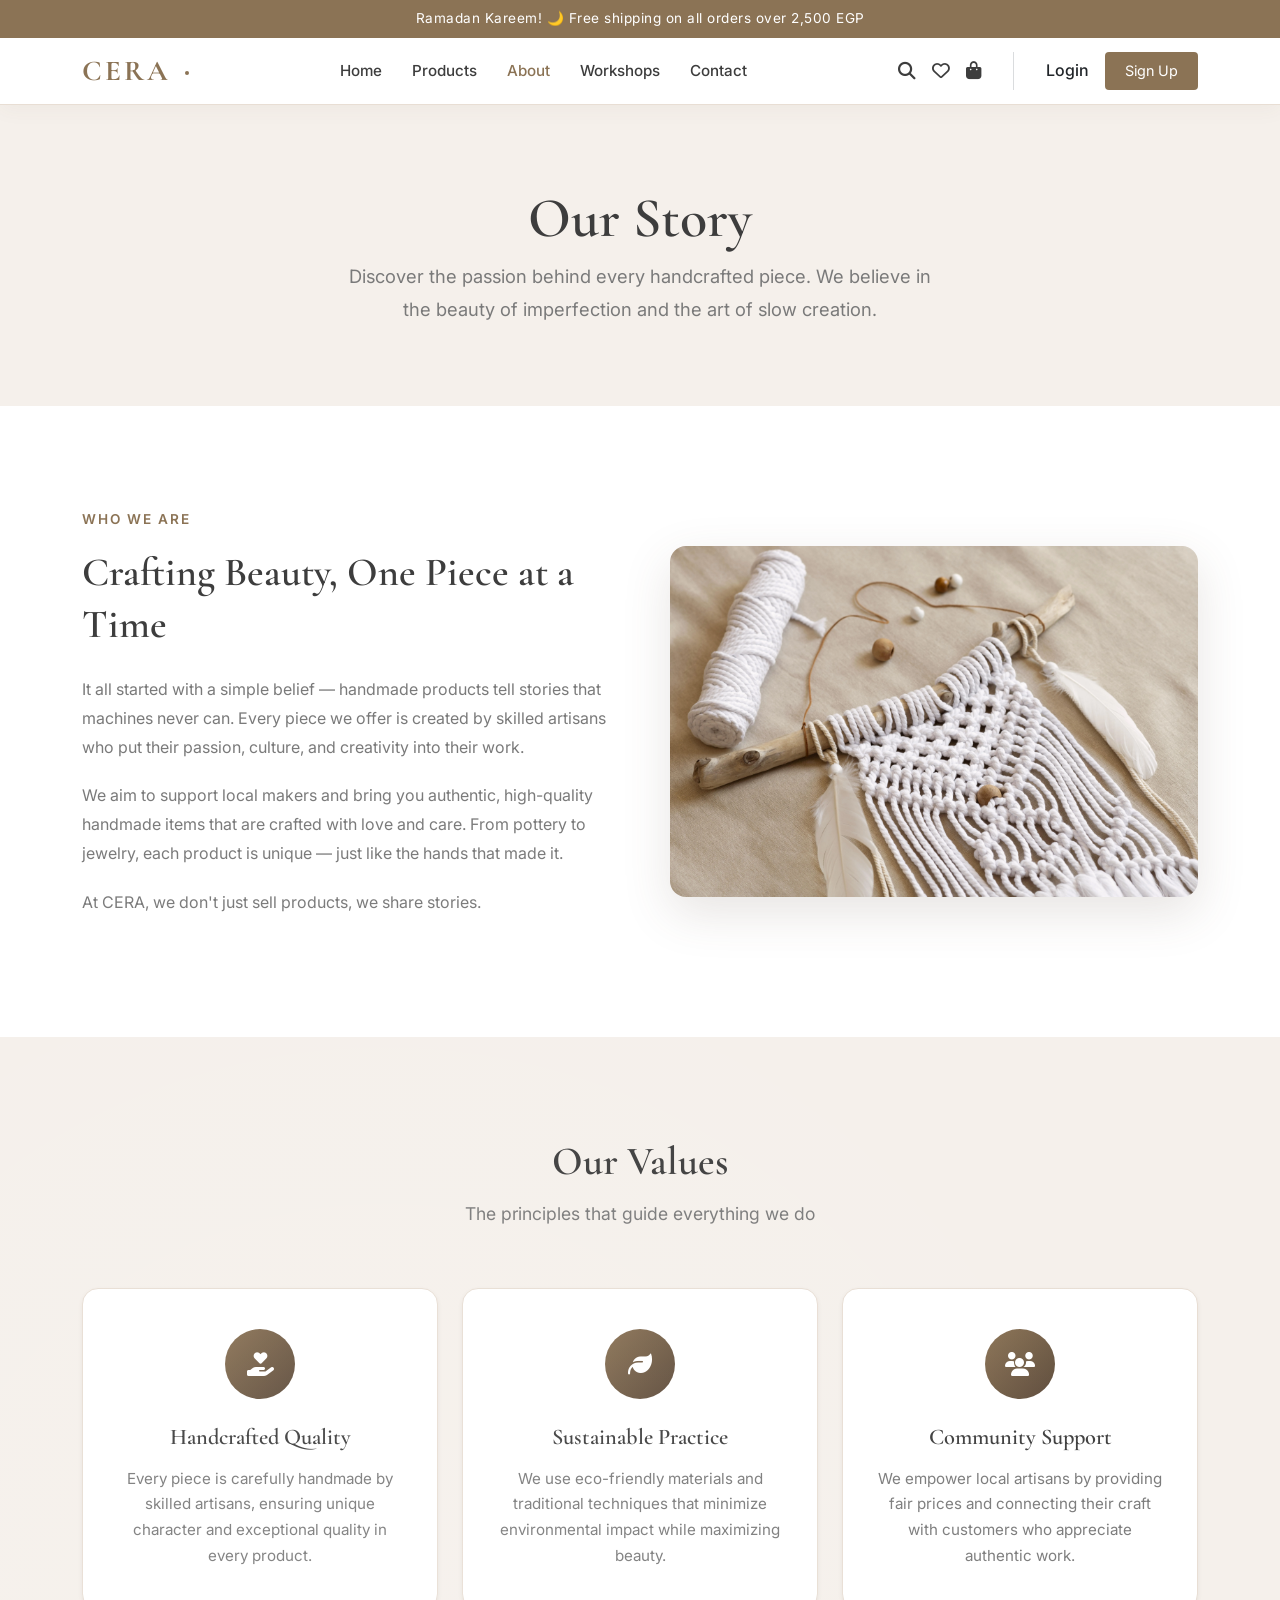
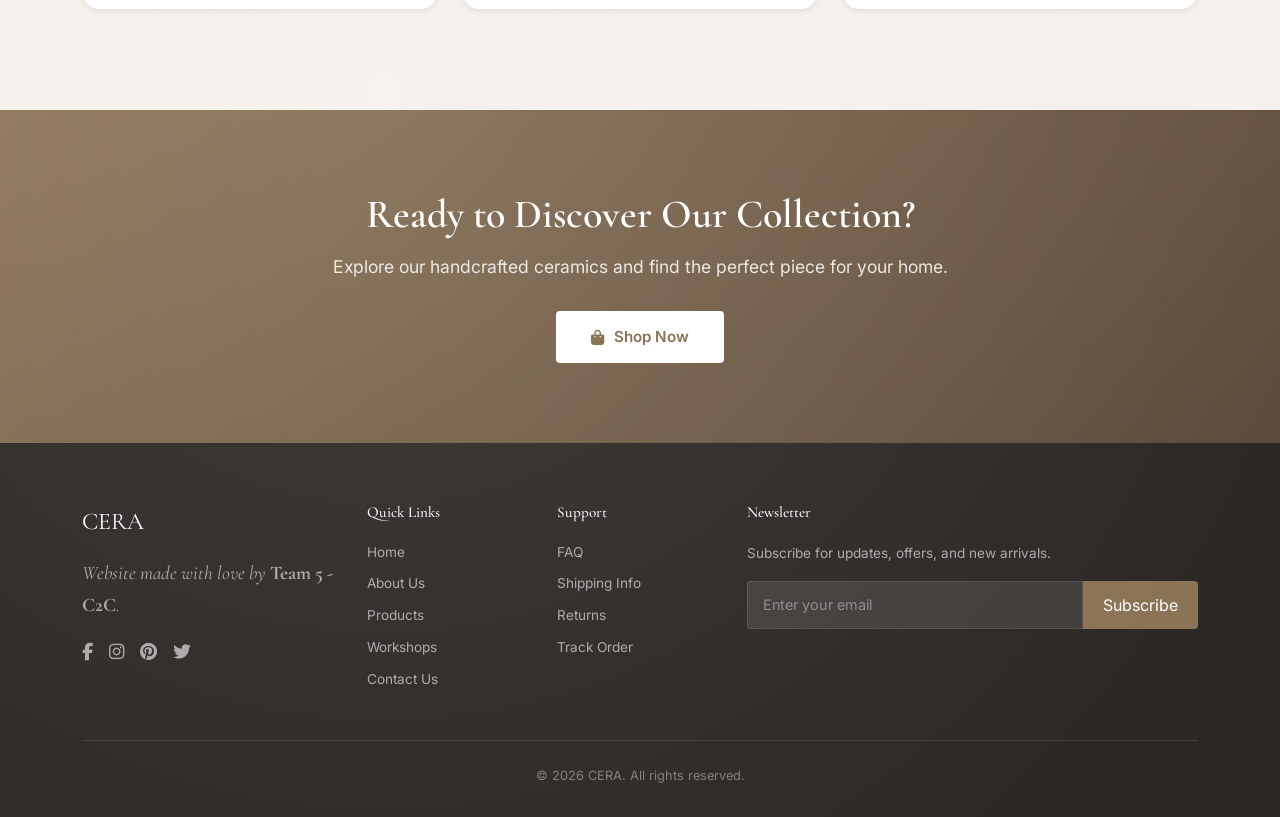
==== aboutus.html @ 9ca21af4 "feat: Introduce new About Us, Contact, and Home pages with dedicated styles and assets, and update w" ====
<!DOCTYPE html>
<html lang="en">
<head>
    <meta charset="UTF-8">
    <meta name="viewport" content="width=device-width, initial-scale=1.0">
    <meta name="description" content="CERA Home - Learn about our story and passion for handmade ceramics">
    <title>About Us - CERA Home</title>
    
    <!-- Bootstrap 5.3 CSS -->
    <link href="https://cdn.jsdelivr.net/npm/bootstrap@5.3.3/dist/css/bootstrap.min.css" rel="stylesheet">
    
    <!-- Font Awesome Icons -->
    <link rel="stylesheet" href="https://cdnjs.cloudflare.com/ajax/libs/font-awesome/6.5.1/css/all.min.css">
    
    <!-- Google Fonts -->
    <link href="https://fonts.googleapis.com/css2?family=Cormorant+Garamond:wght@400;500;600;700&family=Inter:wght@300;400;500;600&display=swap" rel="stylesheet">
    
    <!-- Main Styles (CERA Palette) -->
    <link rel="stylesheet" href="css/styles.css">
    
    <!-- Component CSS (Direct Links) -->
    <link rel="stylesheet" href="css/components/navbar.css">
    <link rel="stylesheet" href="css/components/footer.css">
    <link rel="stylesheet" href="css/components/buttons.css">
    
    <!-- Page-Specific CSS -->
    <link rel="stylesheet" href="css/pages/aboutus.css">
</head>
<body>

    <!-- ========== TOP BAR (ANNOUNCEMENT) ========== -->
    <div class="top-bar">
        <div class="container text-center">
            <span>Ramadan Kareem! 🌙 Free shipping on all orders over 2,500 EGP</span>
        </div>
    </div>

    <!-- ========== NAVBAR ========== -->
    <nav class="navbar navbar-expand-lg navbar-custom sticky-top">
        <div class="container">
            <a class="navbar-brand" href="index.html">
                CERA
            </a>
            <button class="navbar-toggler" type="button" data-bs-toggle="collapse" data-bs-target="#navbarNav">
                <span class="navbar-toggler-icon"></span>
            </button>
            <div class="collapse navbar-collapse" id="navbarNav">
                <ul class="navbar-nav mx-auto">
                    <li class="nav-item">
                        <a class="nav-link" href="index.html">Home</a>
                    </li>
                    <li class="nav-item">
                        <a class="nav-link" href="products.html">Products</a>
                    </li>
                    <li class="nav-item">
                        <a class="nav-link active" href="aboutus.html">About</a>
                    </li>
                    <li class="nav-item">
                        <a class="nav-link" href="workshops.html">Workshops</a>
                    </li>
                    <li class="nav-item">
                        <a class="nav-link" href="contact.html">Contact</a>
                    </li>
                </ul>
                <div class="nav-icons d-flex align-items-center gap-3">
                    <a href="#" class="nav-icon" aria-label="Search" title="Search"><i class="fas fa-search"></i></a>
                    <a href="#" class="nav-icon" aria-label="Wishlist" title="Wishlist"><i class="far fa-heart"></i></a>
                    <a href="#" class="nav-icon" aria-label="Cart" title="Cart"><i class="fas fa-shopping-bag"></i></a>
                    
                    <!-- Divider -->
                    <div class="vr mx-3 text-secondary opacity-25 d-none d-lg-block"></div>
                    
                    <!-- Auth Actions -->
                    <div class="d-flex align-items-center gap-3">
                        <a href="#" class="text-decoration-none text-dark fw-medium fs-sm hover-primary">Login</a>
                        <a href="#" class="btn btn-signup">Sign Up</a>
                    </div>
                </div>
            </div>
        </div>
    </nav>

    <!-- ========== HERO SECTION ========== -->
    <section class="about-hero">
        <h1>Our Story</h1>
            <p>Discover the passion behind every handcrafted piece. We believe in the beauty of imperfection and the art of slow creation.</p>
    </section>

    <!-- ========== STORY SECTION ========== -->
    <section class="story-section">
        <div class="container">
            <div class="story-content">
                <div class="story-text">
                    <span class="subtitle">Who We Are</span>
                    <h2>Crafting Beauty, One Piece at a Time</h2>
                    <p>It all started with a simple belief — handmade products tell stories that machines never can. Every piece we offer is created by skilled artisans who put their passion, culture, and creativity into their work.</p>
                    <p>We aim to support local makers and bring you authentic, high-quality handmade items that are crafted with love and care. From pottery to jewelry, each product is unique — just like the hands that made it.</p>
                    <p>At CERA, we don't just sell products, we share stories.</p>
                </div>
                <div class="story-image">
                    <img src="images/aboutus/about us photo.webp" alt="Our Story - Handmade Ceramics">
                </div>
            </div>
        </div>
    </section>

    <!-- ========== VALUES SECTION ========== -->
    <section class="values-section">
        <div class="container">
            <div class="section-header">
                <h2>Our Values</h2>
                <p>The principles that guide everything we do</p>
            </div>
            <div class="row g-4">
                <div class="col-md-4">
                    <div class="value-card">
                        <div class="value-icon">
                            <i class="fas fa-hand-holding-heart"></i>
                        </div>
                        <h4>Handcrafted Quality</h4>
                        <p>Every piece is carefully handmade by skilled artisans, ensuring unique character and exceptional quality in every product.</p>
                    </div>
                </div>
                <div class="col-md-4">
                    <div class="value-card">
                        <div class="value-icon">
                            <i class="fas fa-leaf"></i>
                        </div>
                        <h4>Sustainable Practice</h4>
                        <p>We use eco-friendly materials and traditional techniques that minimize environmental impact while maximizing beauty.</p>
                    </div>
                </div>
                <div class="col-md-4">
                    <div class="value-card">
                        <div class="value-icon">
                            <i class="fas fa-users"></i>
                        </div>
                        <h4>Community Support</h4>
                        <p>We empower local artisans by providing fair prices and connecting their craft with customers who appreciate authentic work.</p>
                    </div>
                </div>
            </div>
        </div>
    </section>

    <!-- ========== CTA SECTION ========== -->
    <section class="cta-section">
        <div class="container">
            <h2>Ready to Discover Our Collection?</h2>
            <p>Explore our handcrafted ceramics and find the perfect piece for your home.</p>
            <a href="products.html" class="btn-cta">
                <i class="fas fa-shopping-bag"></i>Shop Now
            </a>
        </div>
    </section>

    <!-- ========== BACK TO TOP ========== -->
    <div class="back-to-top-container">
        <a href="#top" class="scroll-to-top">
            <i class="fas fa-chevron-up"></i>
        </a>
    </div>


    <!-- ========== FOOTER ========== -->
    <footer class="footer-cera">
        <div class="container">
            <div class="row g-4">
                <!-- Brand -->
                <div class="col-lg-3 col-md-6">
                <div class="footer-brand">
                        CERA
                    </div>
                    <p class="footer-text footer-quote">
                        Website made with love by <span class="footer-team-highlight">Team 5 - C2C</span>.
                    </p>
                    <div class="footer-social d-flex gap-3 mt-3">
                        <a href="#" aria-label="Facebook"><i class="fab fa-facebook-f"></i></a>
                        <a href="#" aria-label="Instagram"><i class="fab fa-instagram"></i></a>
                        <a href="#" aria-label="Pinterest"><i class="fab fa-pinterest"></i></a>
                        <a href="#" aria-label="Twitter"><i class="fab fa-twitter"></i></a>
                    </div>
                </div>

                <!-- Quick Links -->
                <div class="col-lg-2 col-md-6">
                    <h6 class="footer-title">Quick Links</h6>
                    <a href="index.html" class="footer-link">Home</a>
                    <a href="aboutus.html" class="footer-link">About Us</a>
                    <a href="products.html" class="footer-link">Products</a>
                    <a href="workshops.html" class="footer-link">Workshops</a>
                    <a href="contact.html" class="footer-link">Contact Us</a>
                </div>
                
                <!-- Customer Service -->
                <div class="col-lg-2 col-md-6">
                    <h6 class="footer-title">Support</h6>
                    <a href="#" class="footer-link">FAQ</a>
                    <a href="#" class="footer-link">Shipping Info</a>
                    <a href="#" class="footer-link">Returns</a>
                    <a href="#" class="footer-link">Track Order</a>
                </div>
                
                <!-- Newsletter -->
                <div class="col-lg-5 col-md-6">
                    <h6 class="footer-title">Newsletter</h6>
                    <p class="footer-text mb-3">Subscribe for updates, offers, and new arrivals.</p>
                    <div class="d-flex">
                        <input type="email" class="form-control newsletter-input" placeholder="Enter your email" aria-label="Email for newsletter">
                        <button class="btn btn-newsletter">Subscribe</button>
                    </div>
                </div>
            </div>
            
            <!-- Copyright -->
            <div class="footer-bottom text-center">
                <p class="footer-copyright mb-0">&copy; 2026 CERA. All rights reserved.</p>
            </div>
        </div>
    </footer>


    <!-- Bootstrap JS -->
    <script src="https://cdn.jsdelivr.net/npm/bootstrap@5.3.3/dist/js/bootstrap.bundle.min.js"></script>

</body>
</html>
---- css/styles.css ----
/* 
   ============================================
   Bootstrap Ready Starter - Complete Utilities
   ============================================
*/

/* ========== 1. CSS Variables ========== */
:root {
    /* =================================
       CERA Theme - Main Color Palette
       ================================= */
    
    /* Primary Brand Colors */
    --primary-color: #8B7355;      /* Warm Brown - Main brand color */
    --primary-hover: #5C4A3A;      /* Dark Brown - Hover state */
    --primary-light: #C4B5A5;      /* Light Tan - Lighter variant */
    
    /* Secondary Colors */
    --secondary-color: #7A7A7A;    /* Text Muted */
    --accent-color: #8B7355;       /* Warm Brown accent */
    
    /* Status Colors */
    --success-color: #6B8E5F;      /* Muted sage green */
    --danger-color: #B85C5C;       /* Muted dusty red */
    --warning-color: #D9A55B;      /* Warm amber */
    --info-color: #6B8B9E;         /* Muted slate blue */
    
    /* Neutrals - CERA Theme */
    --cream: #F5F0EB;              /* Main cream background */
    --warm-beige: #E8DED4;         /* Warm beige for sections */
    --light-tan: #C4B5A5;          /* Light tan for borders/accents */
    --text-dark: #3D3D3D;          /* Primary text */
    --text-muted: #7A7A7A;         /* Muted/secondary text */
    --white: #FFFFFF;              /* Pure white */
    --footer-dark: #2C2825;        /* Dark brown for footer */
    
    /* Legacy Color Aliases (for backward compatibility) */
    --light-color: var(--cream);
    --dark-color: var(--footer-dark);
    
    /* Backgrounds */
    --bg-body: var(--cream);
    --bg-light: var(--warm-beige);
    --bg-dark: var(--footer-dark);
    --bg-white: var(--white);
    
    /* Text */
    --text-primary: var(--text-dark);
    --text-light: var(--white);
    
    /* Borders */
    --border-color: var(--warm-beige);
    --border-light: var(--light-tan);
    
    /* Spacing */
    --spacer-xs: 0.25rem;
    --spacer-sm: 0.5rem;
    --spacer-md: 1rem;
    --spacer-lg: 1.5rem;
    --spacer-xl: 3rem;
    
    /* Border Radius */
    --radius-sm: 0.25rem;
    --radius-md: 0.5rem;
    --radius-lg: 1rem;
    --radius-pill: 50rem;
    
    /* Shadows - Warm tinted */
    --shadow-sm: 0 0.125rem 0.25rem rgba(92, 74, 58, 0.08);
    --shadow-md: 0 0.5rem 1rem rgba(92, 74, 58, 0.12);
    --shadow-lg: 0 1rem 3rem rgba(92, 74, 58, 0.15);
    
    /* Transitions */
    --transition-fast: 0.15s ease-in-out;
    --transition-base: 0.3s ease-in-out;
}

/* ========== 2. Modern CSS Reset ========== */
*,
*::before,
*::after {
    margin: 0;
    padding: 0;
    box-sizing: border-box;
}

html {
    scroll-behavior: smooth;
}

body {
    font-family: 'Inter', -apple-system, BlinkMacSystemFont, "Segoe UI", Roboto, sans-serif;
    font-size: 1rem;
    line-height: 1.6;
    color: var(--text-primary);
    background-color: var(--bg-body);
    position: relative;
}

h1, h2, h3, h4, h5, h6 {
    font-family: 'Cormorant Garamond', serif;
}

img {
    max-width: 100%;
    height: auto;
    display: block;
}

a {
    text-decoration: none;
    color: var(--primary-color);
    transition: color var(--transition-fast);
}

a:hover {
    color: var(--primary-hover);
}

ul, ol {
    list-style: none;
}

/* ========== 3. Layout Utilities ========== */
/* Using Bootstrap 5 standard utilities */

/* ========== 4. Spacing Utilities ========== */
/* Using Bootstrap 5 standard utilities */

/* Section Padding - Custom semantic spacing */
.section-padding {
    padding: 80px 0;
}

.section-padding-sm {
    padding: 40px 0;
}

/* ========== 5. Typography Utilities ========== */
/* Using Bootstrap 5 standard utilities */

/* ========== 6. Background Utilities ========== */
/* Custom background colors that map to variables */
.bg-warm-beige { background-color: var(--warm-beige); }
.text-warm-brown { color: var(--primary-color); }

/* ========== 7. Bilingual / Arabic Support ========== */
.arabic-text,
.rtl {
    direction: rtl;
    text-align: right;
}

.ltr {
    direction: ltr;
    text-align: left;
}

/* ========== 8. Ready Snippets ========== */
/* Custom card effect not in standard Bootstrap */
.ready-card {
    background-color: #fff;
    border-radius: var(--radius-md);
    border: 1px solid rgba(0, 0, 0, 0.1);
    padding: var(--spacer-lg);
    transition: transform var(--transition-base), box-shadow var(--transition-base);
}

.ready-card:hover {
    transform: translateY(-5px);
    box-shadow: var(--shadow-md);
}

.content-narrow {
    max-width: 800px;
    margin-left: auto;
    margin-right: auto;
}

.content-wide {
    max-width: 1200px;
    margin-left: auto;
    margin-right: auto;
}

.divider {
    height: 1px;
    background-color: rgba(0, 0, 0, 0.1);
    margin: var(--spacer-lg) 0;
}

.text-gradient {
    background: linear-gradient(45deg, var(--primary-color), var(--info-color));
    -webkit-background-clip: text;
    -webkit-text-fill-color: transparent;
    background-clip: text;
}

/* ========== 9. Button Extensions ========== */
.btn-rounded {
    border-radius: var(--radius-pill);
}

/* ========== 10. Responsive Adjustments ========== */
@media (max-width: 768px) {
    .section-padding {
        padding: 50px 0;
    }
}
---- css/components/navbar.css ----
/* ==========================================
   CERA Home - Navbar Component
   ==========================================
   Reusable navigation bar styles
   Dependencies: styles.css (variables)
   ========================================== */

/* ========== Top Bar (Announcement) ========== */
.top-bar {
    background-color: var(--primary-color);
    color: var(--white);
    padding: 8px 0;
    font-size: 0.85rem;
    font-family: 'Inter', sans-serif;
    letter-spacing: 0.5px;
    position: relative;
    z-index: 1031; /* Above sticky nav if needed */
}

/* ========== Base Navbar ========== */
.navbar-custom {
    background-color: var(--white);
    border-bottom: 1px solid var(--warm-beige);
    padding: 10px 0; /* Sleek and compact */
    transition: all 0.3s ease;
}

.navbar-custom.sticky-top {
    box-shadow: 0 4px 20px rgba(92, 74, 58, 0.05);
}

/* ========== Premium Brand Logo ========== */
.navbar-custom .navbar-brand {
    font-family: 'Cormorant Garamond', serif;
    font-size: 1.8rem; /* Refined size for compact nav */
    font-weight: 700;
    color: var(--primary-color) !important;
    letter-spacing: 0.1em;
    text-transform: uppercase;
    position: relative;
    padding: 0;
    margin-right: 0;
}

/* Optional: Add a subtle dot to the logo */
.navbar-custom .navbar-brand::after {
    content: '';
    display: inline-block;
    width: 4px; /* Proportional */
    height: 4px; /* Proportional */
    background-color: var(--primary-color);
    border-radius: 50%;
    margin-left: 5px;
    margin-bottom: 5px;
}

/* Remove the old 'home' span styling if it exists in HTML */
.navbar-custom .navbar-brand span {
    display: none; 
}

/* ========== Nav Links (Centered & Modern) ========== */
.navbar-custom .navbar-nav {
    gap: 30px; /* Standard concise gap */
}

.navbar-custom .nav-link {
    font-family: 'Inter', sans-serif;
    color: var(--text-dark) !important;
    font-size: 0.95rem;
    font-weight: 500;
    padding: 5px 0 !important; /* Concise click target */
    position: relative;
    transition: color 0.3s ease;
}

/* Hover Effect - Simple Color Change */
.navbar-custom .nav-link:hover,
.navbar-custom .nav-link.active {
    color: var(--primary-color) !important;
}

/* ========== Nav Icons ========== */
/* Layout handled by Bootstrap utilities */

.nav-icon {
    color: var(--text-dark);
    font-size: 1.1rem;
    transition: all 0.2s ease;
    position: relative;
    display: flex; /* alignment fix */
    align-items: center;
}

.nav-icon:hover {
    color: var(--primary-color);
    transform: translateY(-2px);
}

/* ========== Mobile Toggle ========== */
.navbar-toggler {
    border: none;
    padding: 0;
    color: var(--primary-color);
}

.navbar-toggler:focus {
    box-shadow: none;
}

.navbar-toggler-icon {
    background-image: url("data:image/svg+xml,%3csvg xmlns='http://www.w3.org/2000/svg' viewBox='0 0 30 30'%3e%3cpath stroke='%238B7355' stroke-linecap='round' stroke-miterlimit='10' stroke-width='2' d='M4 7h22M4 15h22M4 23h22'/%3e%3c/svg%3e");
}

/* ========== Responsive ========== */
@media (max-width: 991.98px) {
    .navbar-custom {
        padding: 15px 0;
    }

    .navbar-custom .navbar-collapse {
        background-color: var(--white);
        position: absolute;
        top: 100%;
        left: 0;
        right: 0;
        padding: 20px;
        border-bottom: 1px solid var(--warm-beige);
        box-shadow: 0 10px 30px rgba(0,0,0,0.05);
    }
    
    .navbar-custom .navbar-nav {
        gap: 15px;
        margin-bottom: 20px;
    }
    
    .navbar-custom .nav-link {
        display: inline-block;
    }
}

/* Utility: Hover Primary Color */
.hover-primary {
    transition: color 0.2s ease;
}
.hover-primary:hover {
    color: var(--primary-color) !important;
}
---- css/components/footer.css ----
/* ==========================================
   CERA Home - Footer Component
   ==========================================
   Reusable footer styles
   Dependencies: styles.css (variables)
   ========================================== */

/* ========== Footer Container ========== */
.footer-cera {
    background-color: var(--footer-dark);
    color: var(--white);
    padding: 60px 0 30px;
}

/* ========== Footer Brand ========== */
.footer-brand {
    font-family: 'Cormorant Garamond', serif;
    font-size: 1.5rem;
    margin-bottom: 15px;
}

/* .footer-brand span removed */

/* ========== Footer Text ========== */
.footer-text {
    color: rgba(255,255,255,0.6);
    font-size: 0.85rem;
    line-height: 1.7;
}

.footer-quote {
    font-family: 'Cormorant Garamond', serif;
    font-size: 1.2rem;
    font-style: italic;
}

.footer-team-highlight {
    font-weight: 700;
    color: var(--warm-brown);
    font-style: normal;
}

/* ========== Footer Titles ========== */
.footer-title {
    font-size: 0.95rem;
    margin-bottom: 20px;
    color: var(--white);
}

/* ========== Footer Links ========== */
.footer-link {
    display: block;
    color: rgba(255,255,255,0.6);
    font-size: 0.85rem;
    margin-bottom: 10px;
    text-decoration: none;
    transition: color 0.2s;
}

.footer-link:hover {
    color: var(--primary-color);
}

/* ========== Footer Social ========== */
/* Layout handled by Bootstrap utilities */

.footer-social a {
    color: rgba(255,255,255,0.6);
    font-size: 1.1rem;
    transition: color 0.2s;
}

.footer-social a:hover {
    color: var(--primary-color);
}

/* ========== Footer Bottom ========== */
.footer-bottom {
    border-top: 1px solid rgba(255,255,255,0.1);
    padding-top: 25px;
    margin-top: 40px;
}

.footer-copyright {
    color: rgba(255,255,255,0.4);
    font-size: 0.8rem;
    margin: 0;
}

/* ========== Newsletter ========== */
.newsletter-input {
    background-color: rgba(255,255,255,0.1);
    border: 1px solid rgba(255,255,255,0.2);
    color: var(--white);
    border-radius: 4px 0 0 4px;
    padding: 12px 15px;
    font-size: 0.9rem;
}

.newsletter-input::placeholder {
    color: rgba(255,255,255,0.4);
}

.newsletter-input:focus {
    background-color: rgba(255,255,255,0.15);
    border-color: var(--primary-color);
    outline: none;
}

/* ========== Responsive ========== */
@media (max-width: 767.98px) {
    .footer-cera {
        padding: 40px 0 20px;
        text-align: center;
    }
    
    .footer-social {
        justify-content: center;
    }
    
    .footer-bottom {
        text-align: center;
    }
}
---- css/components/buttons.css ----
/* ==========================================
   CERA Home - Buttons Component
   ==========================================
   Reusable button styles
   Dependencies: styles.css (variables)
   ========================================== */

/* ========== Primary Button ========== */
.btn-primary-custom {
    background-color: var(--primary-color);
    color: var(--white);
    border: none;
    border-radius: 4px;
    padding: 12px 25px;
    font-size: 0.9rem;
    font-weight: 500;
    transition: background-color 0.2s;
}

.btn-primary-custom:hover {
    background-color: var(--primary-hover);
    color: var(--white);
}

/* ========== Outline Button ========== */
.btn-outline-custom {
    background-color: transparent;
    color: var(--primary-color);
    border: 1px solid var(--primary-color);
    border-radius: 4px;
    padding: 12px 25px;
    font-size: 0.9rem;
    font-weight: 500;
    transition: all 0.2s;
}

.btn-outline-custom:hover {
    background-color: var(--primary-color);
    color: var(--white);
}

/* ========== Login/Signup Buttons ========== */
.btn-login {
    background-color: transparent;
    border: 1px solid var(--warm-beige);
    color: var(--text-dark) !important;
    border-radius: 4px;
    padding: 8px 20px;
    font-size: 0.9rem;
    transition: all 0.2s;
}

.btn-login:hover {
    border-color: var(--primary-color);
    color: var(--primary-color) !important;
}

.btn-signup {
    background-color: var(--primary-color);
    color: var(--white) !important;
    border: none;
    border-radius: 4px;
    padding: 8px 20px;
    font-size: 0.9rem;
    transition: background-color 0.2s;
}

.btn-signup:hover {
    background-color: var(--primary-hover);
}



/* ========== View Product Button ========== */
.btn-view-product {
    background-color: transparent;
    color: var(--primary-color);
    border: 1px solid var(--primary-color);
    border-radius: 4px;
    padding: 10px 20px;
    font-size: 0.85rem;
    width: 100%;
    transition: all 0.2s;
}

.btn-view-product:hover {
    background-color: var(--primary-color);
    color: var(--white);
}

/* ========== Add to Cart Button ========== */
.btn-add-to-cart {
    background-color: var(--primary-color);
    color: var(--white);
    border: none;
    border-radius: 4px;
    padding: 12px 25px;
    width: 100%;
    font-weight: 500;
    transition: background-color 0.2s;
}

.btn-add-to-cart:hover {
    background-color: var(--primary-hover);
    color: var(--white);
}

/* ========== Apply Filter Button ========== */
.btn-apply-filter {
    background-color: var(--primary-color);
    color: var(--white);
    border: none;
    border-radius: 4px;
    padding: 12px 20px;
    width: 100%;
    font-size: 0.9rem;
    transition: background-color 0.2s;
}

.btn-apply-filter:hover {
    background-color: var(--primary-hover);
    color: var(--white);
}

/* ========== Catalogue Button ========== */
.btn-catalogue {
    background-color: transparent;
    color: var(--text-dark);
    border: 1px solid var(--warm-beige);
    border-radius: 4px;
    padding: 12px 30px;
    font-size: 0.9rem;
    transition: all 0.2s;
}

.btn-catalogue:hover {
    border-color: var(--primary-color);
    color: var(--primary-color);
}

/* ========== Hero Button ========== */
.btn-hero {
    background-color: var(--primary-color);
    color: var(--white);
    border: none;
    border-radius: 4px;
    padding: 14px 35px;
    font-size: 0.9rem;
    letter-spacing: 1px;
    transition: background-color 0.2s;
}

.btn-hero:hover {
    background-color: var(--primary-hover);
    color: var(--white);
}

/* ========== Newsletter Button ========== */
.btn-newsletter {
    background-color: var(--primary-color);
    color: var(--white);
    border: none;
    border-radius: 0 4px 4px 0;
    padding: 12px 20px;
    transition: background-color 0.2s;
}

.btn-newsletter:hover {
    background-color: var(--primary-hover);
    color: var(--white);
}

/* ========== Contact Button ========== */
.btn-contact {
    background-color: transparent;
    color: var(--white);
    border: 1px solid rgba(255,255,255,0.3);
    border-radius: 4px;
    padding: 10px 25px;
    font-size: 0.85rem;
    transition: all 0.2s;
}

.btn-contact:hover {
    background-color: var(--primary-color);
    border-color: var(--primary-color);
    color: var(--white);
}

/* ========== Discount Button ========== */
.btn-discount {
    background-color: transparent;
    color: var(--text-dark);
    border: 1px solid var(--text-dark);
    border-radius: 4px;
    padding: 12px 25px;
    font-size: 0.85rem;
    transition: all 0.2s;
}

.btn-discount:hover {
    background-color: var(--primary-color);
    border-color: var(--primary-color);
    color: var(--white);
}

/* ========== Quantity Selector (Enhanced UI/UX) ========== */
.quantity-selector {
    display: inline-flex;
    align-items: center;
    justify-content: center;
    gap: 0;
    background-color: var(--cream);
    border: 2px solid var(--warm-beige);
    border-radius: var(--radius-pill); 
    padding: 4px;
    box-shadow: 0 2px 8px rgba(92, 74, 58, 0.08);
    transition: all 0.3s ease;
}

.quantity-selector:hover {
    border-color: var(--primary-light);
    box-shadow: 0 4px 12px rgba(92, 74, 58, 0.15);
}

.quantity-selector:focus-within {
    border-color: var(--primary-color);
    box-shadow: 0 0 0 3px rgba(139, 115, 85, 0.15);
}

.qty-btn {
    background-color: transparent;
    border: none;
    color: var(--primary-color);
    width: 32px;
    height: 32px;
    font-size: 1rem;
    font-weight: 600;
    cursor: pointer;
    transition: all 0.2s ease;
    display: flex;
    align-items: center;
    justify-content: center;
    border-radius: 50%;
    user-select: none;
}

.qty-btn:hover {
    background-color: var(--primary-color);
    color: var(--white);
    transform: scale(1.1);
}

.qty-btn:active {
    transform: scale(0.95);
    background-color: var(--primary-hover);
}

.qty-minus {
    margin-right: 2px;
}

.qty-plus {
    margin-left: 2px;
}

.qty-input {
    width: 40px;
    height: 32px;
    border: none;
    text-align: center;
    font-size: 0.95rem;
    font-weight: 600;
    color: var(--text-dark);
    background-color: transparent;
    -moz-appearance: textfield;
    appearance: textfield;
    transition: color 0.2s;
}

.qty-input:focus {
    outline: none;
    color: var(--primary-color);
}

.qty-input::-webkit-outer-spin-button,
.qty-input::-webkit-inner-spin-button {
    -webkit-appearance: none;
    margin: 0;
}

/* ========== Product Actions (Side-by-side buttons) ========== */
.product-actions {
    display: flex;
    gap: 10px;
}

.product-actions .btn-view-product {
    width: auto;
    flex: 0 0 auto;
    padding: 10px 15px;
}

.product-actions .btn-view-product i {
    font-size: 1rem;
}

/* ========== Buy Now Button ========== */
.btn-buy-now {
    background-color: var(--primary-color);
    color: var(--white);
    border: none;
    border-radius: 4px;
    padding: 10px 20px;
    font-size: 0.85rem;
    font-weight: 500;
    flex: 1;
    transition: all 0.2s;
}

.btn-buy-now:hover {
    background-color: var(--primary-hover);
    color: var(--white);
    transform: translateY(-2px);
    box-shadow: 0 4px 12px rgba(92, 74, 58, 0.25);
}

/* ========== Scroll to Top  ========== */
.back-to-top-container {
    position: fixed;
    bottom: 30px;
    right: 30px;
    z-index: 1050;
    
    /* Default State: Hidden */
    opacity: 0;
    pointer-events: none;
    transform: translateY(20px);
    
    /* Scroll Animation */
    animation: fade-in-scroll linear forwards;
    animation-timeline: scroll();
    animation-range: 100vh 120vh; 
}

@keyframes fade-in-scroll {
    to {
        opacity: 1;
        pointer-events: auto;
        transform: translateY(0);
    }
}

.scroll-to-top {
    width: 50px;
    height: 50px;
    background-color: var(--primary-color);
    color: var(--white);
    border-radius: 50%;
    display: flex;
    align-items: center;
    justify-content: center;
    pointer-events: auto;
    box-shadow: var(--shadow-md);
    transition: var(--transition-base);
    text-decoration: none;
}

.scroll-to-top:hover {
    background-color: var(--primary-hover);
    transform: translateY(-3px);
}

.scroll-to-top i {
    color: var(--white);
}
---- css/pages/aboutus.css ----
/* ========== About Hero Section ========== */
.about-hero {
    background:var(--cream);
    padding: 80px 0;
    text-align: center;
    position: relative;
    overflow: hidden;
}

.about-hero h1 {
    font-family: 'Cormorant Garamond', serif;
    font-size: 3.5rem;
    font-weight: 600;
    color: var(--text-dark);
    position: relative;
}

.about-hero p {
    font-size: 1.15rem;
    color: var(--text-muted);
    max-width: 600px;
    margin: 0 auto;
    line-height: 1.8;
    position: relative;
}

/* ========== Story Section ========== */
.story-section {
    padding: 100px 0;
    background-color: var(--white);
}

.story-content {
    display: grid;
    grid-template-columns: 1fr 1fr;
    gap: 60px;
    align-items: center;
}

.story-text .subtitle {
    display: inline-block;
    font-size: 0.85rem;
    font-weight: 600;
    color: var(--primary-color);
    text-transform: uppercase;
    letter-spacing: 2px;
    margin-bottom: 15px;
}

.story-text h2 {
    font-family: 'Cormorant Garamond', serif;
    font-size: 2.5rem;
    font-weight: 600;
    color: var(--text-dark);
    margin-bottom: 25px;
    line-height: 1.3;
}

.story-text p {
    font-size: 1rem;
    color: var(--text-muted);
    line-height: 1.8;
    margin-bottom: 20px;
}

.story-image {
    position: relative;
}

.story-image img {
    width: 100%;
    border-radius: var(--radius-lg);
    box-shadow: var(--shadow-lg);
    transition: transform 0.4s ease;
}

.story-image:hover img {
    transform: translateY(-5px);
}

.story-image::before {
    content: '';
    position: absolute;
    top: -20px;
    right: -20px;
    width: 100%;
    height: 100%;
    border: 2px solid var(--primary-light);
    border-radius: var(--radius-lg);
    z-index: -1;
}

/* ========== Values Section ========== */
.values-section {
    padding: 100px 0;
    background-color: var(--cream);
}

.section-header {
    text-align: center;
    margin-bottom: 60px;
}

.section-header h2 {
    font-family: 'Cormorant Garamond', serif;
    font-size: 2.5rem;
    font-weight: 600;
    color: var(--text-dark);
    margin-bottom: 15px;
}

.section-header p {
    font-size: 1.1rem;
    color: var(--text-muted);
}

.value-card {
    background-color: var(--white);
    padding: 40px 30px;
    border-radius: var(--radius-lg);
    text-align: center;
    box-shadow: var(--shadow-sm);
    transition: all 0.3s ease;
    height: 100%;
    border: 1px solid var(--warm-beige);
}

.value-card:hover {
    transform: translateY(-8px);
    box-shadow: var(--shadow-md);
    border-color: var(--primary-light);
}

.value-icon {
    width: 70px;
    height: 70px;
    background: linear-gradient(135deg, var(--primary-color) 0%, var(--primary-hover) 100%);
    border-radius: 50%;
    display: flex;
    align-items: center;
    justify-content: center;
    margin: 0 auto 25px;
    transition: transform 0.3s ease;
}

.value-card:hover .value-icon {
    transform: scale(1.1);
}

.value-icon i {
    font-size: 1.5rem;
    color: var(--white);
}

.value-card h4 {
    font-family: 'Cormorant Garamond', serif;
    font-size: 1.4rem;
    font-weight: 600;
    color: var(--text-dark);
    margin-bottom: 15px;
}

.value-card p {
    font-size: 0.95rem;
    color: var(--text-muted);
    line-height: 1.7;
    margin: 0;
}

/* ========== Team Section ========== */
.team-section {
    padding: 100px 0;
    background-color: var(--white);
}

.team-card {
    text-align: center;
    padding: 30px 20px;
    background-color: var(--cream);
    border-radius: var(--radius-lg);
    transition: all 0.3s ease;
}

.team-card:hover {
    transform: translateY(-5px);
    box-shadow: var(--shadow-md);
}

.team-card img {
    width: 150px;
    height: 150px;
    border-radius: 50%;
    object-fit: cover;
    margin-bottom: 20px;
    border: 4px solid var(--primary-light);
    transition: border-color 0.3s ease;
}

.team-card:hover img {
    border-color: var(--primary-color);
}

.team-card h5 {
    font-family: 'Cormorant Garamond', serif;
    font-size: 1.3rem;
    font-weight: 600;
    color: var(--text-dark);
    margin-bottom: 5px;
}

.team-card .role {
    font-size: 0.9rem;
    color: var(--primary-color);
    font-weight: 500;
    margin-bottom: 15px;
}

.team-social {
    display: flex;
    justify-content: center;
    gap: 15px;
}

.team-social a {
    color: var(--text-muted);
    font-size: 1.1rem;
    transition: color 0.2s;
}

.team-social a:hover {
    color: var(--primary-color);
}

/* ========== CTA Section ========== */
.cta-section {
    padding: 80px 0;
    background: linear-gradient(135deg, var(--primary-color) 0%, var(--primary-hover) 100%);
    text-align: center;
    overflow: hidden;
}

.cta-section::before {
    content: '';
    position: absolute;
    top: 0;
    left: 0;
    right: 0;
    bottom: 0;
    background: radial-gradient(circle at 30% 70%, rgba(255,255,255,0.1) 0%, transparent 50%);
    pointer-events: none;
}

.cta-section h2 {
    font-family: 'Cormorant Garamond', serif;
    font-size: 2.5rem;
    font-weight: 600;
    color: var(--white);
    margin-bottom: 15px;
    position: relative;
}

.cta-section p {
    font-size: 1.1rem;
    color: rgba(255,255,255,0.85);
    margin-bottom: 30px;
    position: relative;
}

.btn-cta {
    display: inline-flex;
    align-items: center;
    gap: 10px;
    background-color: var(--white);
    color: var(--primary-color);
    padding: 14px 35px;
    border-radius: 4px;
    font-weight: 600;
    font-size: 0.95rem;
    transition: all 0.3s ease;
    position: relative;
}

.btn-cta:hover {
    background-color: var(--cream);
    color: var(--primary-hover);
    transform: translateY(-3px);
}


/* ========== Responsive Design ========== */
@media (max-width: 991.98px) {
    .about-hero h1 {
        font-size: 2.8rem;
    }

    .story-content {
        grid-template-columns: 1fr;
        gap: 40px;
    }

    .story-image {
        order: -1;
    }

    .story-image::before {
        display: none;
    }
}

@media (max-width: 767.98px) {
    .about-hero {
        padding: 60px 0;
    }

    .about-hero h1 {
        font-size: 2.2rem;
    }

    .story-section,
    .values-section,
    .team-section {
        padding: 60px 0;
    }

    .section-header h2,
    .story-text h2 {
        font-size: 2rem;
    }

    .cta-section h2 {
        font-size: 2rem;
    }
}
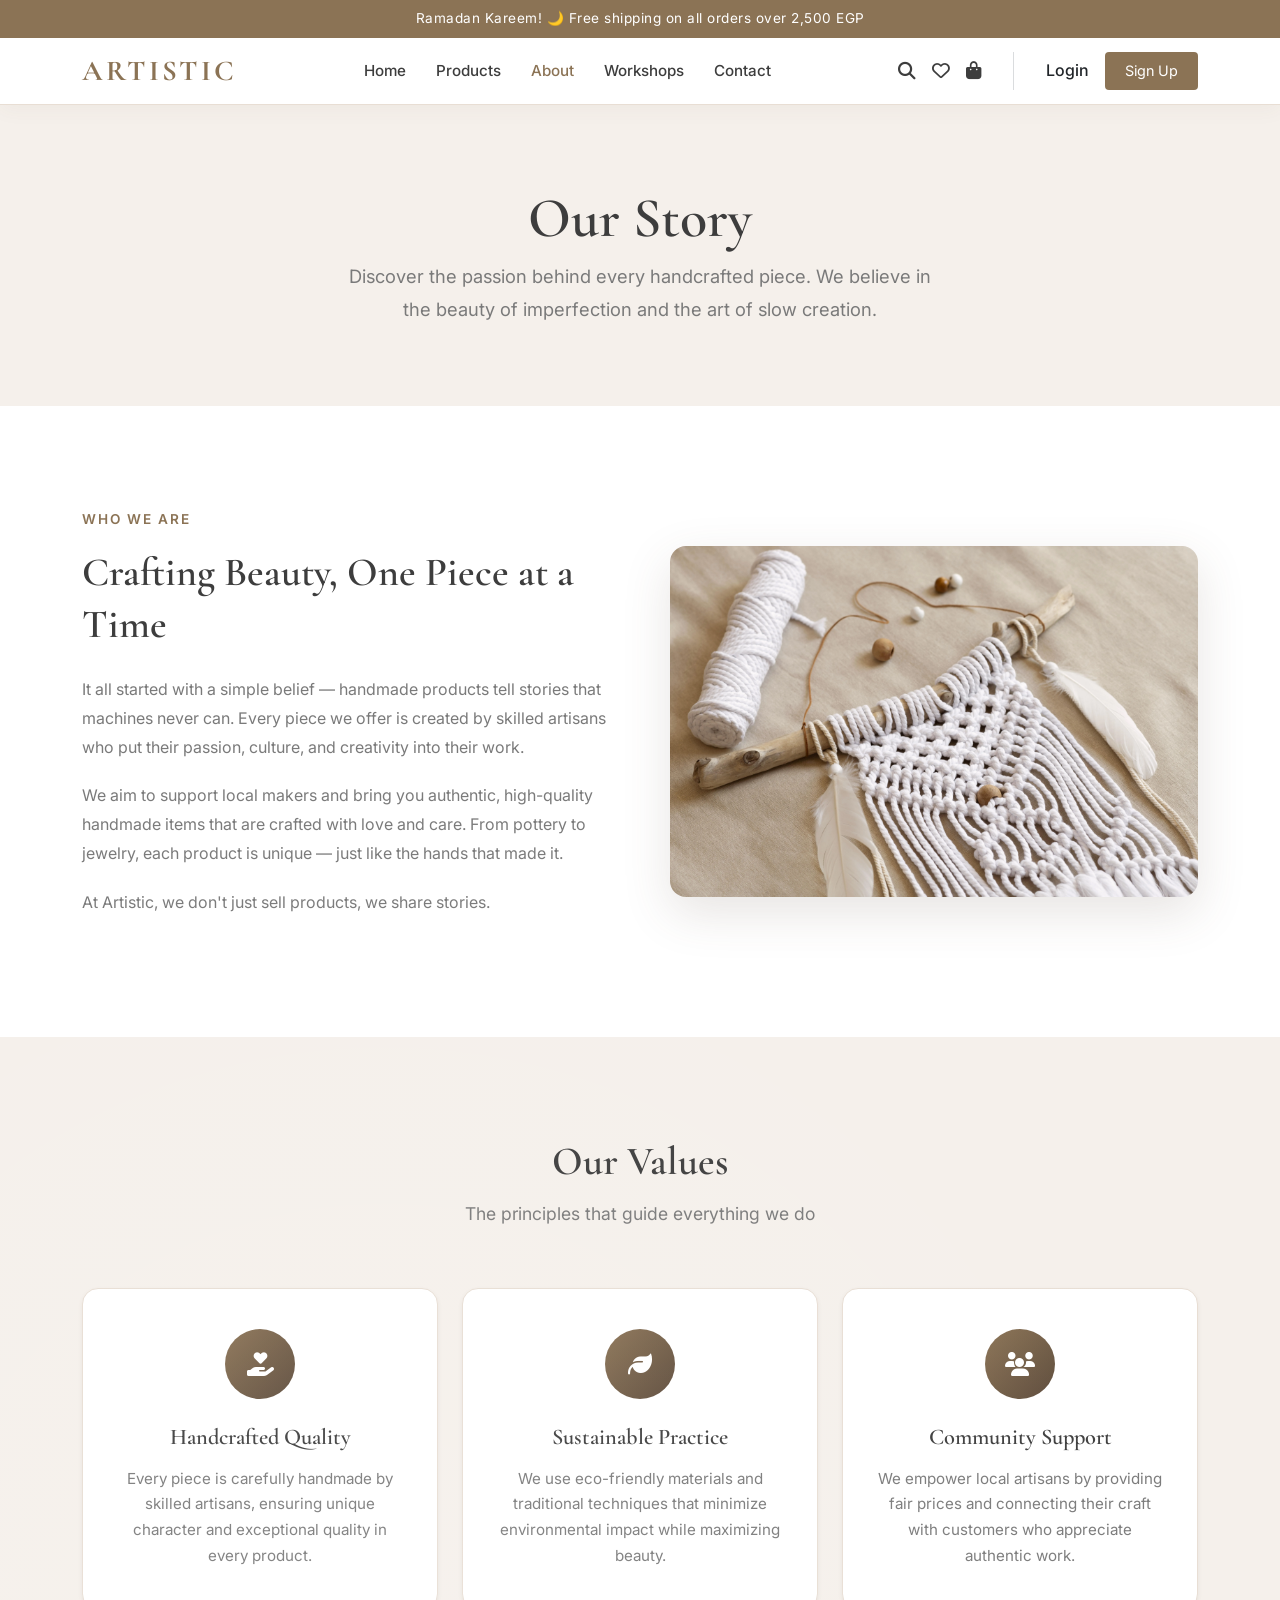
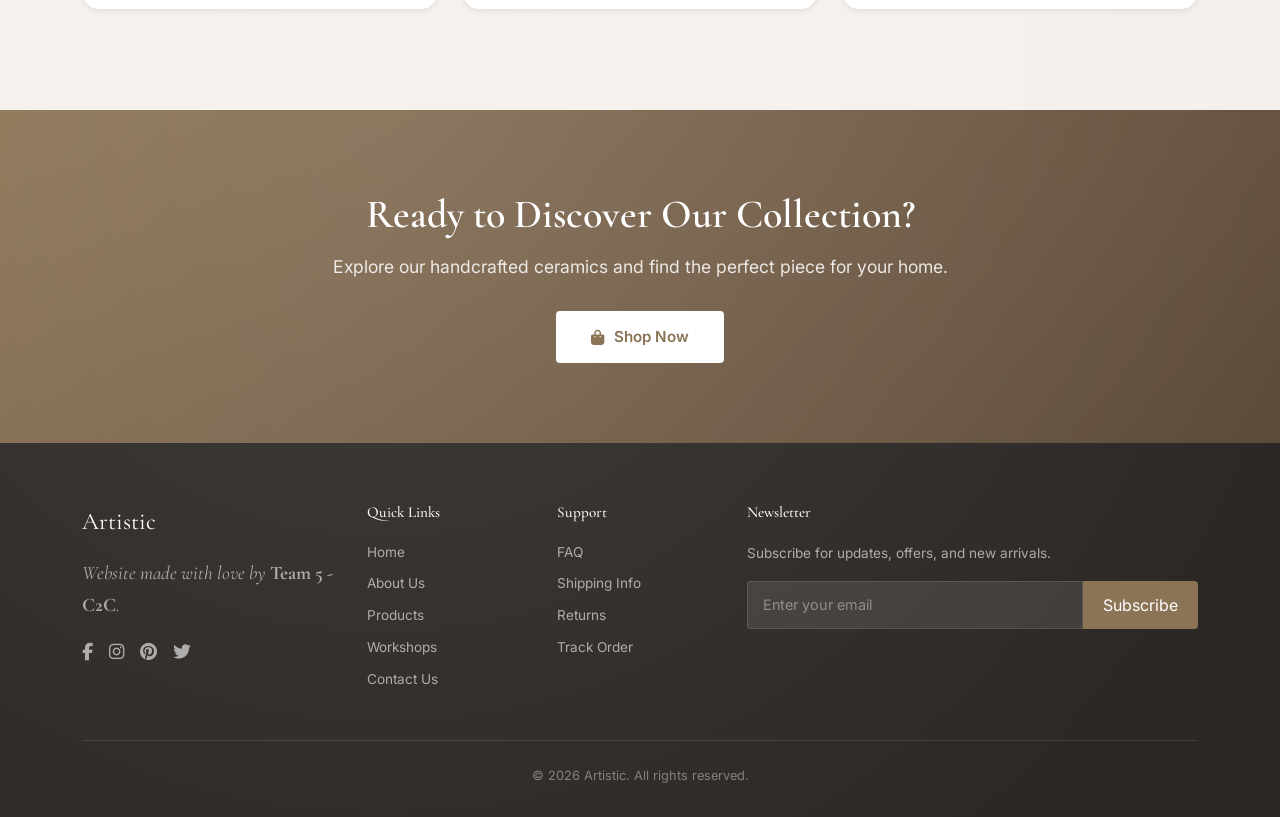
==== commit 396565c9: "feat: Implement new 'Artistic' branding, introduce comprehensive component-based CSS styling, and ad" ====
--- a/aboutus.html
+++ b/aboutus.html
@@ -3,8 +3,8 @@
 <head>
     <meta charset="UTF-8">
     <meta name="viewport" content="width=device-width, initial-scale=1.0">
-    <meta name="description" content="CERA Home - Learn about our story and passion for handmade ceramics">
-    <title>About Us - CERA Home</title>
+    <meta name="description" content="Artistic Home - Learn about our story and passion for handmade ceramics">
+    <title>About Us - Artistic Home</title>
     
     <!-- Bootstrap 5.3 CSS -->
     <link href="https://cdn.jsdelivr.net/npm/bootstrap@5.3.3/dist/css/bootstrap.min.css" rel="stylesheet">
@@ -15,7 +15,7 @@
     <!-- Google Fonts -->
     <link href="https://fonts.googleapis.com/css2?family=Cormorant+Garamond:wght@400;500;600;700&family=Inter:wght@300;400;500;600&display=swap" rel="stylesheet">
     
-    <!-- Main Styles (CERA Palette) -->
+    <!-- Main Styles (Artistic Palette) -->
     <link rel="stylesheet" href="css/styles.css">
     
     <!-- Component CSS (Direct Links) -->
@@ -39,7 +39,7 @@
     <nav class="navbar navbar-expand-lg navbar-custom sticky-top">
         <div class="container">
             <a class="navbar-brand" href="index.html">
-                CERA
+                Artistic
             </a>
             <button class="navbar-toggler" type="button" data-bs-toggle="collapse" data-bs-target="#navbarNav">
                 <span class="navbar-toggler-icon"></span>
@@ -72,8 +72,8 @@
                     
                     <!-- Auth Actions -->
                     <div class="d-flex align-items-center gap-3">
-                        <a href="#" class="text-decoration-none text-dark fw-medium fs-sm hover-primary">Login</a>
-                        <a href="#" class="btn btn-signup">Sign Up</a>
+                        <a href="Login.html" class="text-decoration-none text-dark fw-medium fs-sm hover-primary">Login</a>
+                        <a href="Login.html#signup" class="btn btn-signup">Sign Up</a>
                     </div>
                 </div>
             </div>
@@ -95,7 +95,7 @@
                     <h2>Crafting Beauty, One Piece at a Time</h2>
                     <p>It all started with a simple belief — handmade products tell stories that machines never can. Every piece we offer is created by skilled artisans who put their passion, culture, and creativity into their work.</p>
                     <p>We aim to support local makers and bring you authentic, high-quality handmade items that are crafted with love and care. From pottery to jewelry, each product is unique — just like the hands that made it.</p>
-                    <p>At CERA, we don't just sell products, we share stories.</p>
+                    <p>At Artistic, we don't just sell products, we share stories.</p>
                 </div>
                 <div class="story-image">
                     <img src="images/aboutus/about us photo.webp" alt="Our Story - Handmade Ceramics">
@@ -163,13 +163,13 @@
 
 
     <!-- ========== FOOTER ========== -->
-    <footer class="footer-cera">
+    <footer class="footer-artistic">
         <div class="container">
             <div class="row g-4">
                 <!-- Brand -->
                 <div class="col-lg-3 col-md-6">
                 <div class="footer-brand">
-                        CERA
+                        Artistic
                     </div>
                     <p class="footer-text footer-quote">
                         Website made with love by <span class="footer-team-highlight">Team 5 - C2C</span>.
@@ -214,7 +214,7 @@
             
             <!-- Copyright -->
             <div class="footer-bottom text-center">
-                <p class="footer-copyright mb-0">&copy; 2026 CERA. All rights reserved.</p>
+                <p class="footer-copyright mb-0">&copy; 2026 Artistic. All rights reserved.</p>
             </div>
         </div>
     </footer>
--- a/css/styles.css
+++ b/css/styles.css
@@ -7,7 +7,7 @@
 /* ========== 1. CSS Variables ========== */
 :root {
     /* =================================
-       CERA Theme - Main Color Palette
+       Artistic Theme - Main Color Palette
        ================================= */
     
     /* Primary Brand Colors */
@@ -25,7 +25,7 @@
     --warning-color: #D9A55B;      /* Warm amber */
     --info-color: #6B8B9E;         /* Muted slate blue */
     
-    /* Neutrals - CERA Theme */
+    /* Neutrals - Artistic Theme */
     --cream: #F5F0EB;              /* Main cream background */
     --warm-beige: #E8DED4;         /* Warm beige for sections */
     --light-tan: #C4B5A5;          /* Light tan for borders/accents */
--- a/css/components/navbar.css
+++ b/css/components/navbar.css
@@ -1,5 +1,5 @@
 /* ==========================================
-   CERA Home - Navbar Component
+   Artistic Home - Navbar Component
    ==========================================
    Reusable navigation bar styles
    Dependencies: styles.css (variables)
@@ -40,18 +40,6 @@
     position: relative;
     padding: 0;
     margin-right: 0;
-}
-
-/* Optional: Add a subtle dot to the logo */
-.navbar-custom .navbar-brand::after {
-    content: '';
-    display: inline-block;
-    width: 4px; /* Proportional */
-    height: 4px; /* Proportional */
-    background-color: var(--primary-color);
-    border-radius: 50%;
-    margin-left: 5px;
-    margin-bottom: 5px;
 }
 
 /* Remove the old 'home' span styling if it exists in HTML */
--- a/css/components/footer.css
+++ b/css/components/footer.css
@@ -1,12 +1,12 @@
 /* ==========================================
-   CERA Home - Footer Component
+   Artistic Home - Footer Component
    ==========================================
    Reusable footer styles
    Dependencies: styles.css (variables)
    ========================================== */
 
 /* ========== Footer Container ========== */
-.footer-cera {
+.footer-artistic {
     background-color: var(--footer-dark);
     color: var(--white);
     padding: 60px 0 30px;
@@ -109,7 +109,7 @@
 
 /* ========== Responsive ========== */
 @media (max-width: 767.98px) {
-    .footer-cera {
+    .footer-artistic {
         padding: 40px 0 20px;
         text-align: center;
     }
--- a/css/components/buttons.css
+++ b/css/components/buttons.css
@@ -1,5 +1,5 @@
 /* ==========================================
-   CERA Home - Buttons Component
+   Artistic Home - Buttons Component
    ==========================================
    Reusable button styles
    Dependencies: styles.css (variables)
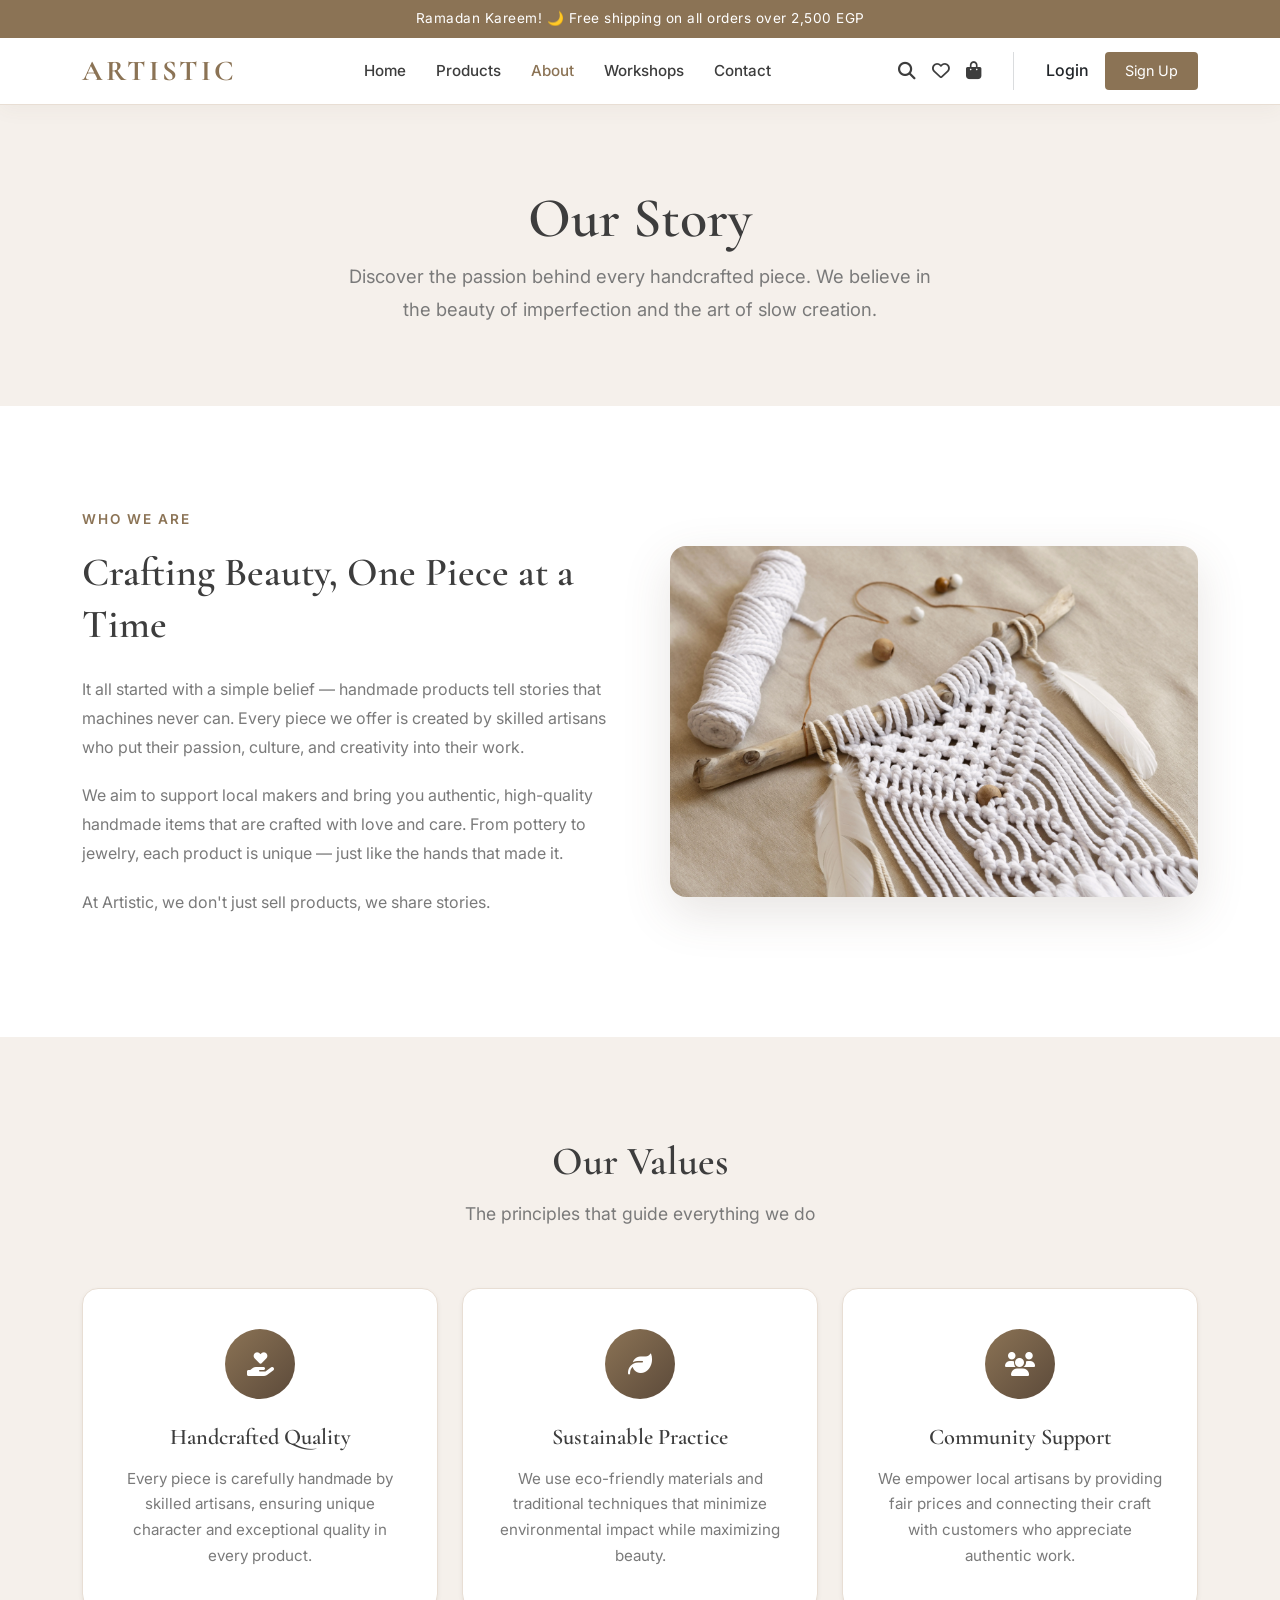
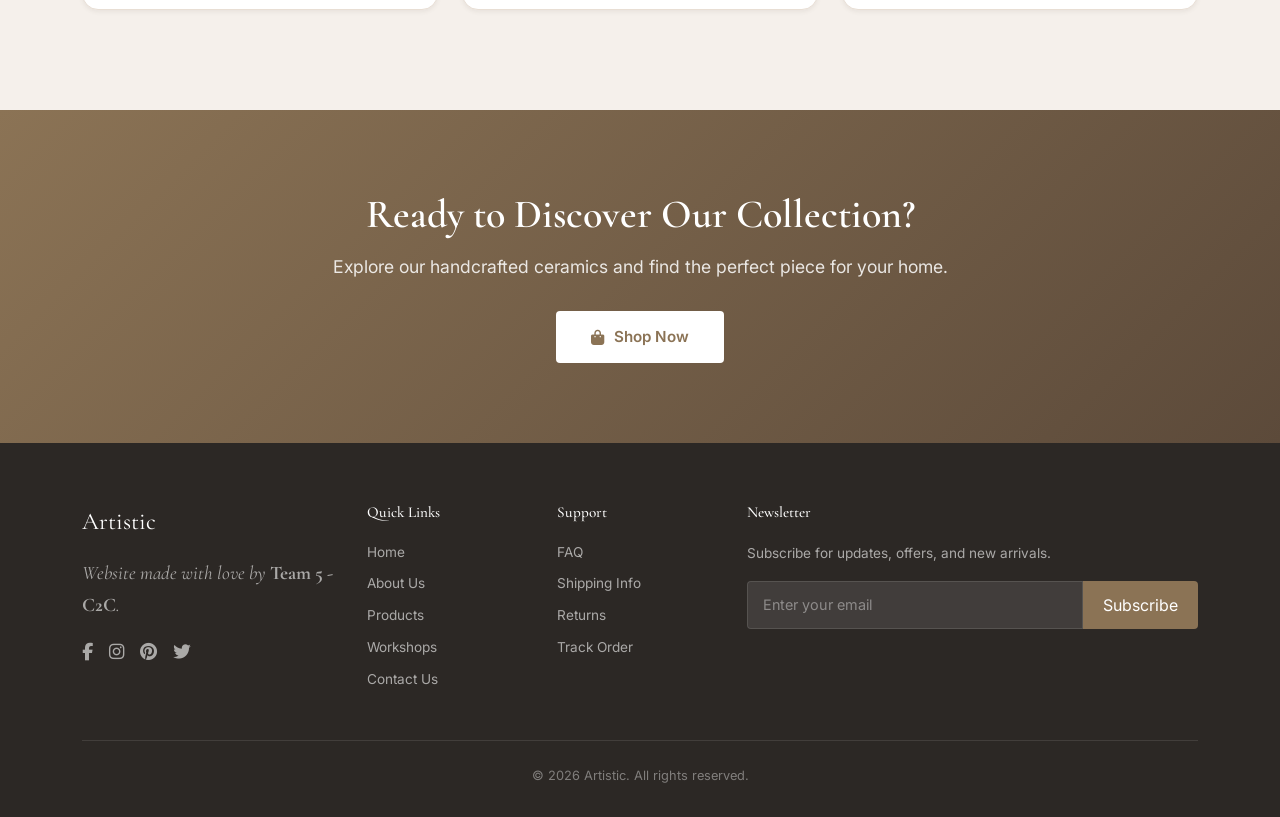
==== commit e8d0261a: "fix: navbar login paths and finalize team collaboration history" ====
--- a/aboutus.html
+++ b/aboutus.html
@@ -72,8 +72,8 @@
                     
                     <!-- Auth Actions -->
                     <div class="d-flex align-items-center gap-3">
-                        <a href="Login.html" class="text-decoration-none text-dark fw-medium fs-sm hover-primary">Login</a>
-                        <a href="Login.html#signup" class="btn btn-signup">Sign Up</a>
+                        <a href="login.html" class="text-decoration-none text-dark fw-medium fs-sm hover-primary">Login</a>
+                        <a href="login.html#signup" class="btn btn-signup">Sign Up</a>
                     </div>
                 </div>
             </div>
--- a/css/components/buttons.css
+++ b/css/components/buttons.css
@@ -360,7 +360,6 @@
     display: flex;
     align-items: center;
     justify-content: center;
-    pointer-events: auto;
     box-shadow: var(--shadow-md);
     transition: var(--transition-base);
     text-decoration: none;
--- a/css/pages/aboutus.css
+++ b/css/pages/aboutus.css
@@ -168,69 +168,6 @@
     margin: 0;
 }
 
-/* ========== Team Section ========== */
-.team-section {
-    padding: 100px 0;
-    background-color: var(--white);
-}
-
-.team-card {
-    text-align: center;
-    padding: 30px 20px;
-    background-color: var(--cream);
-    border-radius: var(--radius-lg);
-    transition: all 0.3s ease;
-}
-
-.team-card:hover {
-    transform: translateY(-5px);
-    box-shadow: var(--shadow-md);
-}
-
-.team-card img {
-    width: 150px;
-    height: 150px;
-    border-radius: 50%;
-    object-fit: cover;
-    margin-bottom: 20px;
-    border: 4px solid var(--primary-light);
-    transition: border-color 0.3s ease;
-}
-
-.team-card:hover img {
-    border-color: var(--primary-color);
-}
-
-.team-card h5 {
-    font-family: 'Cormorant Garamond', serif;
-    font-size: 1.3rem;
-    font-weight: 600;
-    color: var(--text-dark);
-    margin-bottom: 5px;
-}
-
-.team-card .role {
-    font-size: 0.9rem;
-    color: var(--primary-color);
-    font-weight: 500;
-    margin-bottom: 15px;
-}
-
-.team-social {
-    display: flex;
-    justify-content: center;
-    gap: 15px;
-}
-
-.team-social a {
-    color: var(--text-muted);
-    font-size: 1.1rem;
-    transition: color 0.2s;
-}
-
-.team-social a:hover {
-    color: var(--primary-color);
-}
 
 /* ========== CTA Section ========== */
 .cta-section {
@@ -238,17 +175,6 @@
     background: linear-gradient(135deg, var(--primary-color) 0%, var(--primary-hover) 100%);
     text-align: center;
     overflow: hidden;
-}
-
-.cta-section::before {
-    content: '';
-    position: absolute;
-    top: 0;
-    left: 0;
-    right: 0;
-    bottom: 0;
-    background: radial-gradient(circle at 30% 70%, rgba(255,255,255,0.1) 0%, transparent 50%);
-    pointer-events: none;
 }
 
 .cta-section h2 {
